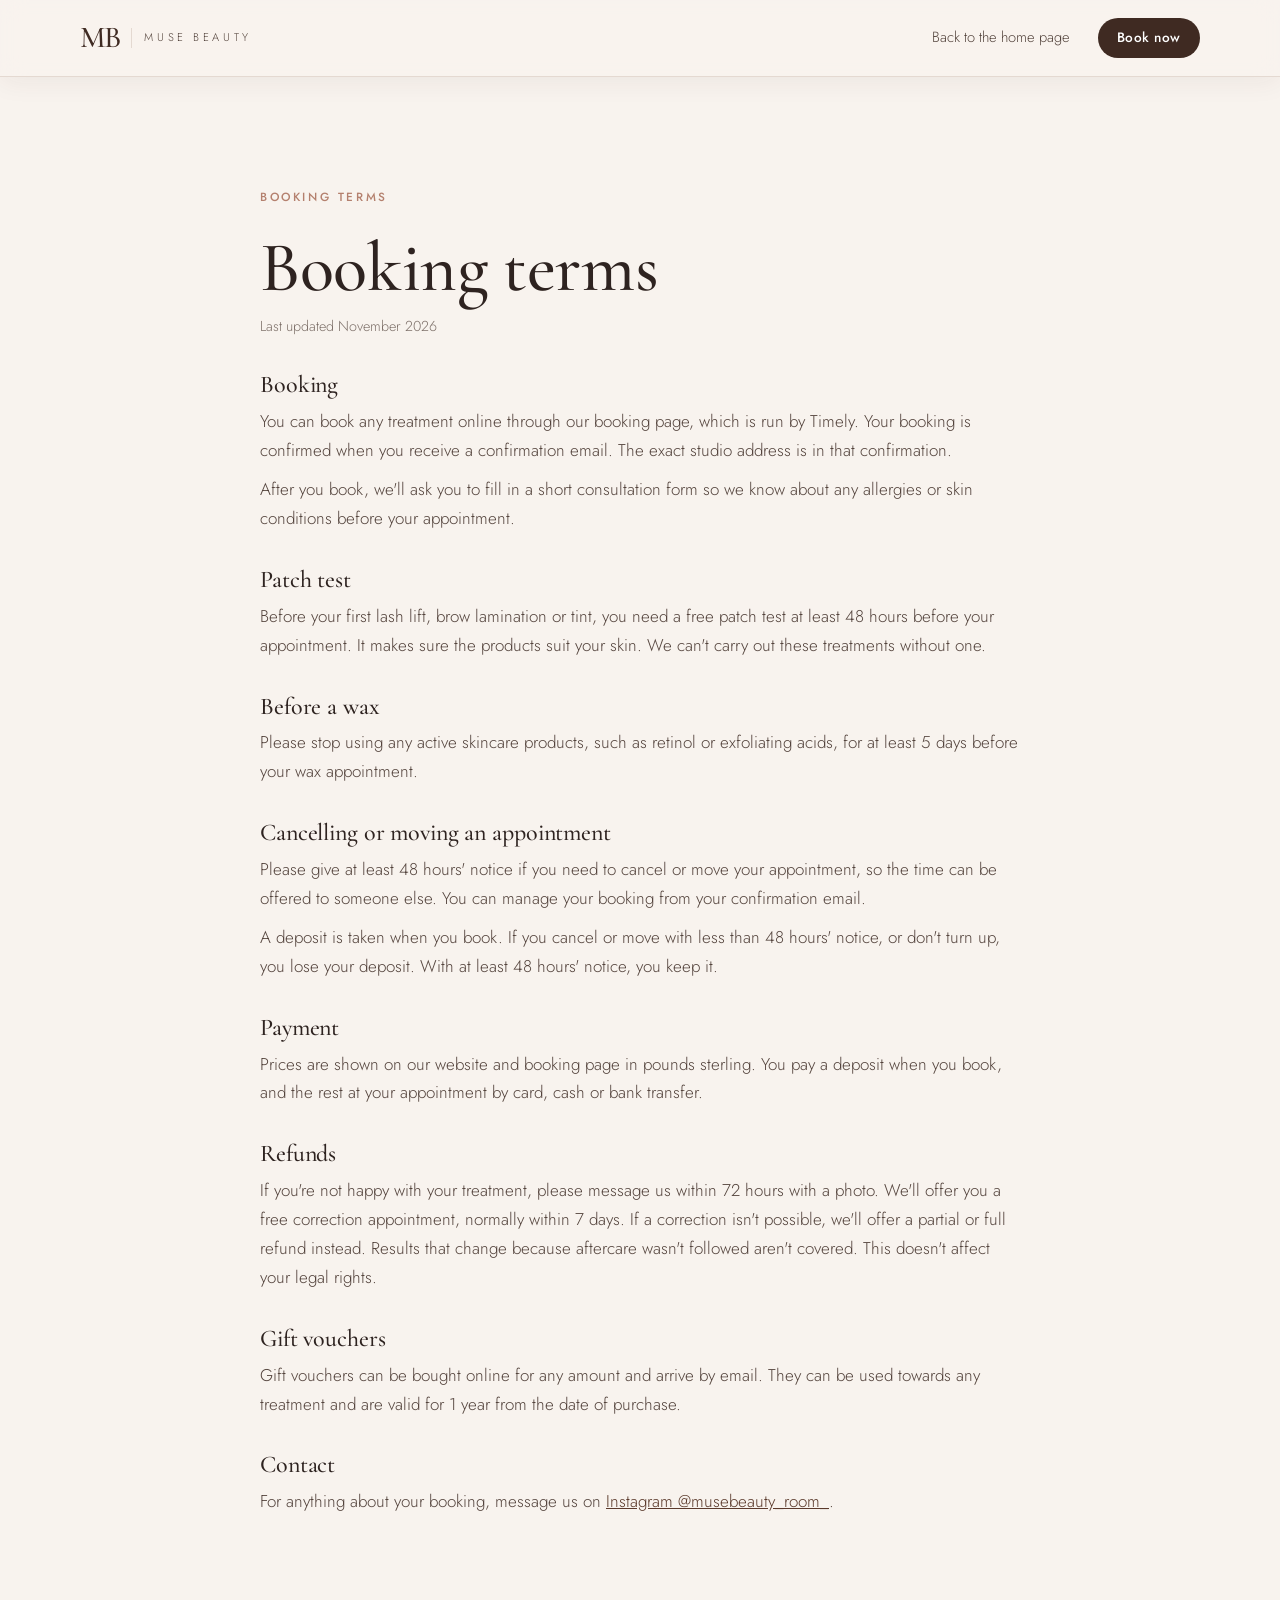
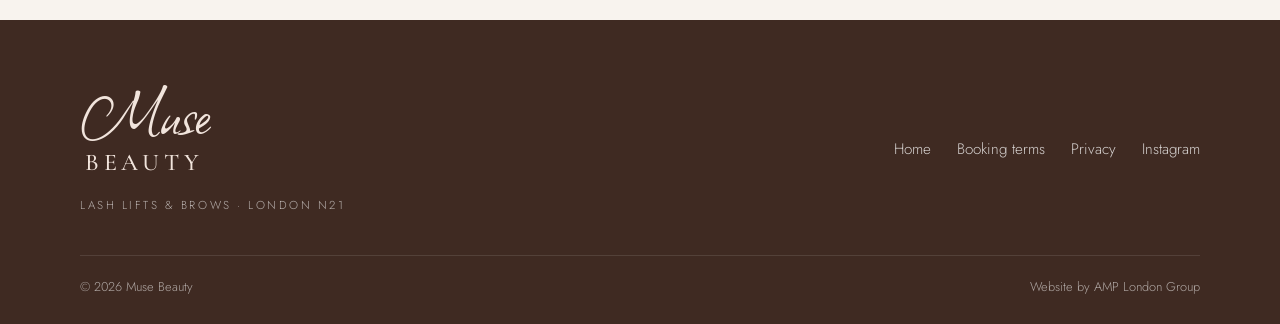
==== booking-terms.html @ 42c5d2c3 "Booking terms + privacy pages, Ileana's answers (deposit, payment, refunds, vouchers) Co-Authored-By" ====
<!doctype html>
<html lang="en-GB">
<head>
<meta charset="utf-8">
<meta name="viewport" content="width=device-width, initial-scale=1">
<title>Booking terms | Muse Beauty</title>
<meta name="description" content="Booking, patch test, cancellation and gift voucher terms for Muse Beauty, London N21.">
<meta name="robots" content="noindex, nofollow">
<meta name="theme-color" content="#F8F3EE">
<link rel="icon" href="assets/favicon.svg" type="image/svg+xml">
<link rel="preconnect" href="https://fonts.googleapis.com">
<link rel="preconnect" href="https://fonts.gstatic.com" crossorigin>
<link href="https://fonts.googleapis.com/css2?family=Allison&family=Cormorant+Garamond:ital,wght@0,500;0,600;1,500&family=Jost:wght@300;400;500&display=swap" rel="stylesheet">
<link rel="stylesheet" href="css/style.css">
</head>
<body class="legal-page">
<header class="site-header is-scrolled">
  <div class="wrap header-in">
    <a class="brand" href="index.html" aria-label="Muse Beauty, home">
      <span class="mono" aria-hidden="true">MB</span>
      <span class="brand-name">Muse Beauty</span>
    </a>
    <nav class="legal-nav" aria-label="Main"><a href="index.html">Back to the home page</a></nav>
    <a class="btn btn-dark btn-sm" href="https://bookings.gettimely.com/musebeauty1/bb/book" target="_blank" rel="noopener">Book now</a>
  </div>
</header>
<main class="section legal">
  <div class="wrap narrow">
    <span class="eyebrow">Booking terms</span>
    <h1>Booking terms</h1>
    <p class="updated">Last updated November 2026</p>

    <h2>Booking</h2>
    <p>You can book any treatment online through our booking page, which is run by Timely. Your booking is confirmed when you receive a confirmation email. The exact studio address is in that confirmation.</p>
    <p>After you book, we'll ask you to fill in a short consultation form so we know about any allergies or skin conditions before your appointment.</p>

    <h2>Patch test</h2>
    <p>Before your first lash lift, brow lamination or tint, you need a free patch test at least 48 hours before your appointment. It makes sure the products suit your skin. We can't carry out these treatments without one.</p>

    <h2>Before a wax</h2>
    <p>Please stop using any active skincare products, such as retinol or exfoliating acids, for at least 5 days before your wax appointment.</p>

    <h2>Cancelling or moving an appointment</h2>
    <p>Please give at least 48 hours' notice if you need to cancel or move your appointment, so the time can be offered to someone else. You can manage your booking from your confirmation email.</p>
    <p>A deposit is taken when you book. If you cancel or move with less than 48 hours' notice, or don't turn up, you lose your deposit. With at least 48 hours' notice, you keep it.</p>

    <h2>Payment</h2>
    <p>Prices are shown on our website and booking page in pounds sterling. You pay a deposit when you book, and the rest at your appointment by card, cash or bank transfer.</p>

    <h2>Refunds</h2>
    <p>If you're not happy with your treatment, please message us within 72 hours with a photo. We'll offer you a free correction appointment, normally within 7 days. If a correction isn't possible, we'll offer a partial or full refund instead. Results that change because aftercare wasn't followed aren't covered. This doesn't affect your legal rights.</p>

    <h2>Gift vouchers</h2>
    <p>Gift vouchers can be bought online for any amount and arrive by email. They can be used towards any treatment and are valid for 1 year from the date of purchase.</p>

    <h2>Contact</h2>
    <p>For anything about your booking, message us on <a href="https://www.instagram.com/musebeauty_room_" target="_blank" rel="noopener">Instagram @musebeauty_room_</a>.</p>
  </div>
</main>
<footer class="site-footer">
  <div class="wrap footer-in">
    <div class="f-brand">
      <span class="script f-script">Muse</span>
      <span class="serif-cap f-cap">Beauty</span>
      <span class="f-tag">Lash Lifts &amp; Brows · London N21</span>
    </div>
    <nav class="f-links" aria-label="Footer">
      <a href="index.html">Home</a>
      <a href="booking-terms.html">Booking terms</a>
      <a href="privacy.html">Privacy</a>
      <a href="https://www.instagram.com/musebeauty_room_" target="_blank" rel="noopener">Instagram</a>
    </nav>
  </div>
  <div class="wrap f-legal">
    <span>© 2026 Muse Beauty</span>
    <span>Website by AMP London Group</span>
  </div>
</footer>
</body>
</html>
---- css/style.css ----
/* Muse Beauty, draft (Oct 2026). Brand from her logo: greige panel, cocoa script, cream paper.
   Type: Allison (the "Muse" signature), Cormorant Garamond (the BEAUTY capitals), Jost (body).
   Motion: motion-kit/ (data-motion labels). Everything is visible without JS or with reduced motion. */

:root {
  --cream: #F8F3EE;
  --paper: #FFFDFB;
  --linen: #F1E9E2;
  --greige: #D3C8C0;
  --taupe: #A08E82;
  --mocha: #5B3A2C;
  --cocoa: #3F2A22;
  --ink: #2E2320;
  --body: #54443D;
  --blush: #F3E3DC;
  --rose: #B4806E;
  --line: #E4D9D1;

  --wash-a: rgba(211, 200, 192, 0.85);
  --wash-b: rgba(234, 205, 193, 0.55);
  --motion-ring: rgba(91, 58, 44, 0.35);

  --script: "Allison", "Brush Script MT", cursive;
  --serif: "Cormorant Garamond", "Iowan Old Style", Georgia, serif;
  --sans: "Jost", -apple-system, "Segoe UI", Roboto, sans-serif;

  --header-h: 76px;
  --radius: 18px;
  --shadow: 0 18px 50px rgba(63, 42, 34, 0.10);
}

* { margin: 0; padding: 0; box-sizing: border-box; }
html { scroll-behavior: smooth; scroll-padding-top: calc(var(--header-h) + 12px); }
@media (prefers-reduced-motion: reduce) { html { scroll-behavior: auto; } }
body { font-family: var(--sans); font-weight: 300; font-size: 1.0625rem; line-height: 1.7; color: var(--body); background: var(--cream); -webkit-font-smoothing: antialiased; }
img { max-width: 100%; display: block; }
a { color: inherit; }
b, strong { font-weight: 500; color: var(--ink); }

.wrap { width: min(1120px, 100% - 40px); margin-inline: auto; }
.wrap.narrow { width: min(760px, 100% - 40px); }
.center { text-align: center; }
.skip { position: absolute; left: -999px; top: 8px; background: var(--cocoa); color: #fff; padding: 8px 14px; border-radius: 8px; z-index: 100; }
.skip:focus { left: 12px; }
:focus-visible { outline: 2px solid var(--mocha); outline-offset: 3px; border-radius: 4px; }

h1, h2, h3 { font-family: var(--serif); font-weight: 500; color: var(--ink); line-height: 1.12; letter-spacing: -0.005em; }
h1 { font-size: clamp(2.6rem, 6vw, 4.4rem); }
h1 em, h2 em { font-style: italic; color: var(--mocha); }
h2 { font-size: clamp(2.1rem, 4vw, 3rem); }
h3 { font-size: 1.45rem; }

.eyebrow { display: inline-block; font-size: 0.74rem; font-weight: 500; letter-spacing: 0.22em; text-transform: uppercase; color: var(--rose); margin-bottom: 14px; }
.lede { font-size: 1.16rem; max-width: 34em; margin-top: 20px; }
.small { font-size: 0.85rem; opacity: 0.8; }

/* buttons */
.btn { display: inline-flex; align-items: center; justify-content: center; gap: 8px; min-height: 48px; padding: 0 26px; border-radius: 999px; font: 500 0.95rem/1 var(--sans); letter-spacing: 0.04em; text-decoration: none; border: 1px solid transparent; transition: background 0.25s ease, color 0.25s ease, border-color 0.25s ease, transform 0.25s ease; cursor: pointer; }
.btn-dark { background: var(--cocoa); color: #fff; }
.btn-dark:hover { background: var(--mocha); transform: translateY(-1px); }
.btn-line { border-color: var(--cocoa); color: var(--cocoa); background: transparent; }
.btn-line:hover { background: var(--cocoa); color: #fff; }
.btn-sm { min-height: 40px; padding: 0 18px; font-size: 0.85rem; }
.cta-row { display: flex; flex-wrap: wrap; gap: 12px; margin-top: 30px; }
.text-link { display: inline-flex; gap: 8px; margin-top: 18px; color: var(--mocha); font-weight: 500; text-decoration: none; border-bottom: 1px solid currentColor; padding-bottom: 2px; }

/* header */
.site-header { position: sticky; top: 0; z-index: 50; background: rgba(248, 243, 238, 0.86); backdrop-filter: saturate(140%) blur(12px); -webkit-backdrop-filter: saturate(140%) blur(12px); border-bottom: 1px solid transparent; transition: border-color 0.3s ease, box-shadow 0.3s ease; }
.site-header.is-scrolled { border-bottom-color: var(--line); box-shadow: 0 6px 24px rgba(63, 42, 34, 0.06); }
.header-in { height: var(--header-h); display: flex; align-items: center; gap: 28px; }
.brand { display: flex; align-items: center; gap: 12px; text-decoration: none; margin-right: auto; }
.mono { font-family: var(--serif); font-weight: 500; font-size: 1.9rem; letter-spacing: -0.06em; color: var(--cocoa); line-height: 1; }
.brand-name { font-size: 0.7rem; letter-spacing: 0.32em; text-transform: uppercase; color: var(--body); padding-left: 12px; border-left: 1px solid var(--line); }
.nav { display: flex; gap: 26px; }
.nav a { text-decoration: none; font-size: 0.92rem; color: var(--body); position: relative; padding: 6px 0; }
.nav a::after { content: ""; position: absolute; left: 0; right: 0; bottom: 0; height: 1px; background: var(--mocha); transform: scaleX(0); transform-origin: left; transition: transform 0.3s ease; }
.nav a:hover::after { transform: scaleX(1); }
.nav-toggle { display: none; width: 44px; height: 44px; border: 1px solid var(--line); border-radius: 50%; background: transparent; position: relative; cursor: pointer; }
.nav-toggle span { position: absolute; left: 13px; right: 13px; height: 1.5px; background: var(--cocoa); transition: transform 0.3s ease, top 0.3s ease; }
.nav-toggle span:first-child { top: 18px; } .nav-toggle span:last-child { top: 25px; }
.nav-toggle[aria-expanded="true"] span:first-child { top: 21px; transform: rotate(45deg); }
.nav-toggle[aria-expanded="true"] span:last-child { top: 21px; transform: rotate(-45deg); }

/* hero */
.hero { position: relative; overflow: hidden; background: radial-gradient(800px 480px at 85% 0%, #EADFD7 0%, transparent 65%), linear-gradient(180deg, var(--cream), var(--linen)); }
.hero-in { position: relative; z-index: 2; display: grid; grid-template-columns: 1.15fr 0.85fr; gap: 64px; align-items: center; padding-block: 84px 96px; }
.hero h1 { max-width: 12em; }
.hero-note { display: flex; align-items: center; gap: 10px; margin-top: 22px; font-size: 0.92rem; }
.hero-note .dot { width: 8px; height: 8px; border-radius: 50%; background: var(--rose); flex-shrink: 0; }

.hero-card { aspect-ratio: 4 / 5; border-radius: 220px 220px var(--radius) var(--radius); background: linear-gradient(160deg, #E6DCD5 0%, var(--greige) 100%); box-shadow: var(--shadow); padding: 18px; }
.card-inner { height: 100%; border-radius: 210px 210px 12px 12px; border: 1px solid rgba(255, 255, 255, 0.55); display: flex; flex-direction: column; align-items: center; justify-content: center; text-align: center; color: var(--mocha); padding: 24px; }
.card-eyebrow { font-size: 0.72rem; letter-spacing: 0.28em; text-transform: uppercase; color: var(--cocoa); margin-bottom: 10px; }
.script { font-family: var(--script); font-size: clamp(5rem, 9vw, 7.4rem); line-height: 0.8; color: var(--mocha); }
.serif-cap { font-family: var(--serif); font-weight: 500; font-size: clamp(1.9rem, 3.4vw, 2.6rem); letter-spacing: 0.2em; text-transform: uppercase; color: var(--mocha); margin-top: 6px; padding-left: 0.2em; }
.lash { width: 72%; max-width: 230px; margin-top: 30px; color: var(--mocha); opacity: 0.85; }

/* sections */
.section { padding-block: 104px; }
.section.linen { background: var(--linen); }
.section.blush { background: var(--blush); }
.section-head { margin-bottom: 52px; max-width: 640px; }
.section-head.center { margin-inline: auto; text-align: center; }
.section-head .sub { margin-top: 12px; }

/* treatment menu */
.menu-grid { display: grid; grid-template-columns: 1fr 1fr; gap: 28px; }
.menu-col { background: var(--paper); border: 1px solid var(--line); border-radius: var(--radius); padding: 36px 36px 22px; }
.menu-title { margin-bottom: 6px; }
.script-sm { font-family: var(--script); font-weight: 400; font-size: 3.6rem; line-height: 1; color: var(--mocha); }
.menu { list-style: none; }
.menu li { display: grid; grid-template-columns: 1fr auto; column-gap: 18px; align-items: center; padding: 20px 0; border-top: 1px solid var(--line); }
.menu li:first-child { border-top: none; }
.m-main { display: flex; flex-wrap: wrap; align-items: baseline; justify-content: space-between; gap: 4px 14px; }
.m-name { font-family: var(--serif); font-size: 1.32rem; font-weight: 600; color: var(--ink); }
.m-meta { font-size: 0.9rem; white-space: nowrap; }
.m-meta b { font-size: 1.02rem; }
.m-desc { grid-column: 1; font-size: 0.93rem; margin-top: 4px; }
.m-book { grid-column: 2; grid-row: 1 / span 2; align-self: center; display: inline-flex; align-items: center; min-height: 40px; padding: 0 18px; border-radius: 999px; border: 1px solid var(--cocoa); color: var(--cocoa); text-decoration: none; font-weight: 500; font-size: 0.85rem; letter-spacing: 0.05em; transition: background 0.25s ease, color 0.25s ease; }
.m-book:hover { background: var(--cocoa); color: #fff; }

.extras { display: grid; grid-template-columns: 1fr 1fr; gap: 20px; margin-top: 28px; }
.extra { display: flex; flex-direction: column; gap: 6px; padding: 26px 30px; border-radius: var(--radius); background: var(--blush); text-decoration: none; transition: transform 0.3s ease, box-shadow 0.3s ease; }
.extra:hover { transform: translateY(-3px); box-shadow: var(--shadow); }
.x-tag { font-size: 0.72rem; letter-spacing: 0.2em; text-transform: uppercase; color: var(--rose); font-weight: 500; }
.x-name { font-family: var(--serif); font-size: 1.6rem; font-weight: 600; color: var(--ink); }
.x-desc { font-size: 0.95rem; }
.x-cta { margin-top: 6px; font-weight: 500; color: var(--mocha); }

/* first visit steps */
.steps { list-style: none; display: grid; grid-template-columns: repeat(3, 1fr); gap: 24px; counter-reset: s; }
.steps li { background: var(--paper); border-radius: var(--radius); padding: 34px 30px; border: 1px solid var(--line); transition: opacity 0.6s ease; }
.steps .n { display: grid; place-items: center; width: 46px; height: 46px; border-radius: 50%; background: var(--cocoa); color: #fff; font-family: var(--serif); font-size: 1.35rem; margin-bottom: 18px; }
.steps h3 { margin-bottom: 8px; }
.steps p { font-size: 0.97rem; }
html.amp-motion .steps > :not(.is-lit) { opacity: 0.45; }

/* about */
.about-in { display: grid; grid-template-columns: 0.8fr 1.2fr; gap: 72px; align-items: center; }
.about-photo { aspect-ratio: 4 / 5; border-radius: var(--radius); background: linear-gradient(160deg, var(--linen), var(--greige)); display: flex; flex-direction: column; align-items: center; justify-content: center; gap: 10px; color: var(--mocha); }
.ph-mono { font-family: var(--serif); font-size: 4.4rem; letter-spacing: -0.06em; line-height: 1; opacity: 0.7; }
.ph-note { font-size: 0.78rem; letter-spacing: 0.2em; text-transform: uppercase; opacity: 0.7; }
.about-copy p + p { margin-top: 14px; }
.about-copy h2 { margin-bottom: 18px; }
.sign { font-family: var(--script); font-size: 3.4rem; line-height: 1; color: var(--mocha); margin-top: 16px !important; }

/* gallery (placeholders until her photos are supplied) */
.gallery { display: grid; grid-template-columns: repeat(3, 1fr); gap: 16px; }
.g-tile { aspect-ratio: 1; border-radius: 14px; background: linear-gradient(150deg, #FBF4F0, var(--greige)); display: flex; align-items: flex-end; padding: 16px; }
.g-tile span { font-size: 0.74rem; letter-spacing: 0.16em; text-transform: uppercase; color: var(--cocoa); background: rgba(255, 253, 251, 0.85); padding: 6px 12px; border-radius: 999px; }
.gallery-link { margin-top: 34px; }

/* faq */
.faq details { border-top: 1px solid var(--line); }
.faq details:last-child { border-bottom: 1px solid var(--line); }
.faq summary { list-style: none; cursor: pointer; padding: 22px 44px 22px 0; position: relative; font-family: var(--serif); font-size: 1.32rem; font-weight: 600; color: var(--ink); }
.faq summary::-webkit-details-marker { display: none; }
.faq summary::after { content: ""; position: absolute; right: 6px; top: 50%; width: 12px; height: 12px; border-right: 1.5px solid var(--mocha); border-bottom: 1.5px solid var(--mocha); transform: translateY(-70%) rotate(45deg); transition: transform 0.3s ease; }
.faq details[open] summary::after { transform: translateY(-30%) rotate(225deg); }
.faq details > p, .faq details > ul { padding: 0 0 22px; }
.faq ul { padding-left: 20px !important; }
.faq li + li { margin-top: 6px; }

/* visit */
.visit-in { display: grid; grid-template-columns: 1.1fr 0.9fr; gap: 64px; align-items: start; }
.visit-in h2 { margin-bottom: 16px; }
.hours { background: var(--paper); border: 1px solid var(--line); border-radius: var(--radius); padding: 32px 34px; }
.hours h3 { margin-bottom: 14px; }
.hours ul { list-style: none; }
.hours li { display: flex; justify-content: space-between; padding: 9px 0; border-top: 1px solid var(--line); font-size: 0.97rem; }
.hours li:first-child { border-top: none; }
.hours li.closed { opacity: 0.6; }
.hours .small { margin-top: 12px; }

/* footer */
.site-footer { background: var(--cocoa); color: rgba(255, 255, 255, 0.78); padding-top: 64px; }
.footer-in { display: flex; justify-content: space-between; align-items: center; gap: 32px; flex-wrap: wrap; padding-bottom: 40px; }
.f-brand { display: flex; flex-direction: column; align-items: flex-start; }
.f-script { color: #F1E4DC; font-size: 4.6rem; }
.f-cap { color: #F1E4DC; font-size: 1.5rem; margin-top: 0; }
.f-tag { font-size: 0.72rem; letter-spacing: 0.22em; text-transform: uppercase; margin-top: 12px; opacity: 0.8; }
.f-links { display: flex; flex-wrap: wrap; gap: 10px 26px; }
.f-links a { text-decoration: none; font-size: 0.95rem; }
.f-links a:hover { color: #fff; }
.f-legal { display: flex; justify-content: space-between; flex-wrap: wrap; gap: 10px; border-top: 1px solid rgba(255, 255, 255, 0.14); padding-block: 20px 26px; font-size: 0.8rem; opacity: 0.75; }

/* mobile booking bar */
.book-bar { display: none; }

@media (max-width: 960px) {
  .nav { display: none; position: absolute; top: var(--header-h); left: 0; right: 0; flex-direction: column; gap: 0; background: var(--cream); border-bottom: 1px solid var(--line); padding: 8px 20px 18px; box-shadow: 0 16px 30px rgba(63, 42, 34, 0.08); }
  .nav.is-open { display: flex; }
  .nav a { padding: 14px 0; font-size: 1.05rem; border-bottom: 1px solid var(--line); }
  .nav a::after { display: none; }
  .nav-toggle { display: block; }
  .header-in > .btn { display: none; }
  .hero-in { grid-template-columns: 1fr; gap: 44px; padding-block: 52px 70px; }
  .hero-card { max-width: 360px; width: 100%; margin-inline: auto; }
  .menu-grid, .extras, .steps, .about-in, .visit-in { grid-template-columns: 1fr; }
  .about-in { gap: 40px; } .about-photo { max-width: 420px; }
  .visit-in { gap: 36px; }
  .gallery { grid-template-columns: repeat(2, 1fr); }
  .section { padding-block: 76px; }
  .book-bar { display: block; position: fixed; left: 0; right: 0; bottom: 0; z-index: 40; padding: 10px 16px calc(10px + env(safe-area-inset-bottom)); background: rgba(248, 243, 238, 0.94); backdrop-filter: blur(10px); -webkit-backdrop-filter: blur(10px); border-top: 1px solid var(--line); }
  .book-bar .btn { width: 100%; }
  body { padding-bottom: 76px; }
}
@media (max-width: 560px) {
  :root { --header-h: 66px; }
  .brand-name { display: none; }
  .menu-col { padding: 26px 22px 14px; }
  .menu li { grid-template-columns: 1fr; }
  .m-book { grid-column: 1; grid-row: auto; justify-self: start; margin-top: 12px; }
  .script-sm { font-size: 3.1rem; }
  .hours { padding: 26px 22px; }
}

/* Gift vouchers (added 14 Nov 2026) */
.voucher-in { display: grid; grid-template-columns: 1.1fr 0.9fr; gap: 64px; align-items: center; }
.voucher-copy h2 { margin-bottom: 16px; }
.voucher-copy p { margin-bottom: 28px; max-width: 46ch; }
.voucher-card { aspect-ratio: 1.6; border-radius: var(--radius); background: linear-gradient(135deg, var(--greige), var(--blush)); box-shadow: var(--shadow); display: flex; flex-direction: column; align-items: center; justify-content: center; gap: 4px; color: var(--cocoa); position: relative; }
.voucher-card::before { content: ""; position: absolute; inset: 12px; border: 1px solid rgba(63, 42, 34, 0.25); border-radius: calc(var(--radius) - 8px); }
.v-script { font-family: var(--script); font-size: 4.2rem; line-height: 0.8; }
.v-cap { font-family: var(--serif); letter-spacing: 0.45em; font-size: 0.95rem; margin-right: -0.45em; }
.v-rule { width: 56px; height: 1px; background: var(--mocha); margin: 14px 0 10px; opacity: 0.6; }
.v-label { font-size: 0.85rem; letter-spacing: 0.08em; }
.v-amount { font-family: var(--serif); font-size: 1.5rem; font-weight: 600; }
@media (max-width: 960px) { .voucher-in { grid-template-columns: 1fr; gap: 36px; } .voucher-card { max-width: 420px; } }

/* Legal pages (added 14 Nov 2026) */
.legal-page .site-header { position: sticky; top: 0; }
.legal-nav { margin-left: auto; font-size: 0.92rem; }
.legal-nav a { text-decoration: none; }
.legal-nav a:hover { text-decoration: underline; }
.legal h1 { margin: 8px 0 6px; }
.legal h2 { font-size: 1.5rem; margin: 34px 0 8px; }
.legal p + p { margin-top: 10px; }
.legal .updated { font-size: 0.9rem; opacity: 0.75; }
.legal a { color: var(--mocha); }
.tbc { background: #FFE9A8; color: var(--ink); padding: 1px 6px; border-radius: 4px; font-size: 0.85em; font-weight: 500; }
@media (max-width: 960px) { .legal-nav { display: none; } }
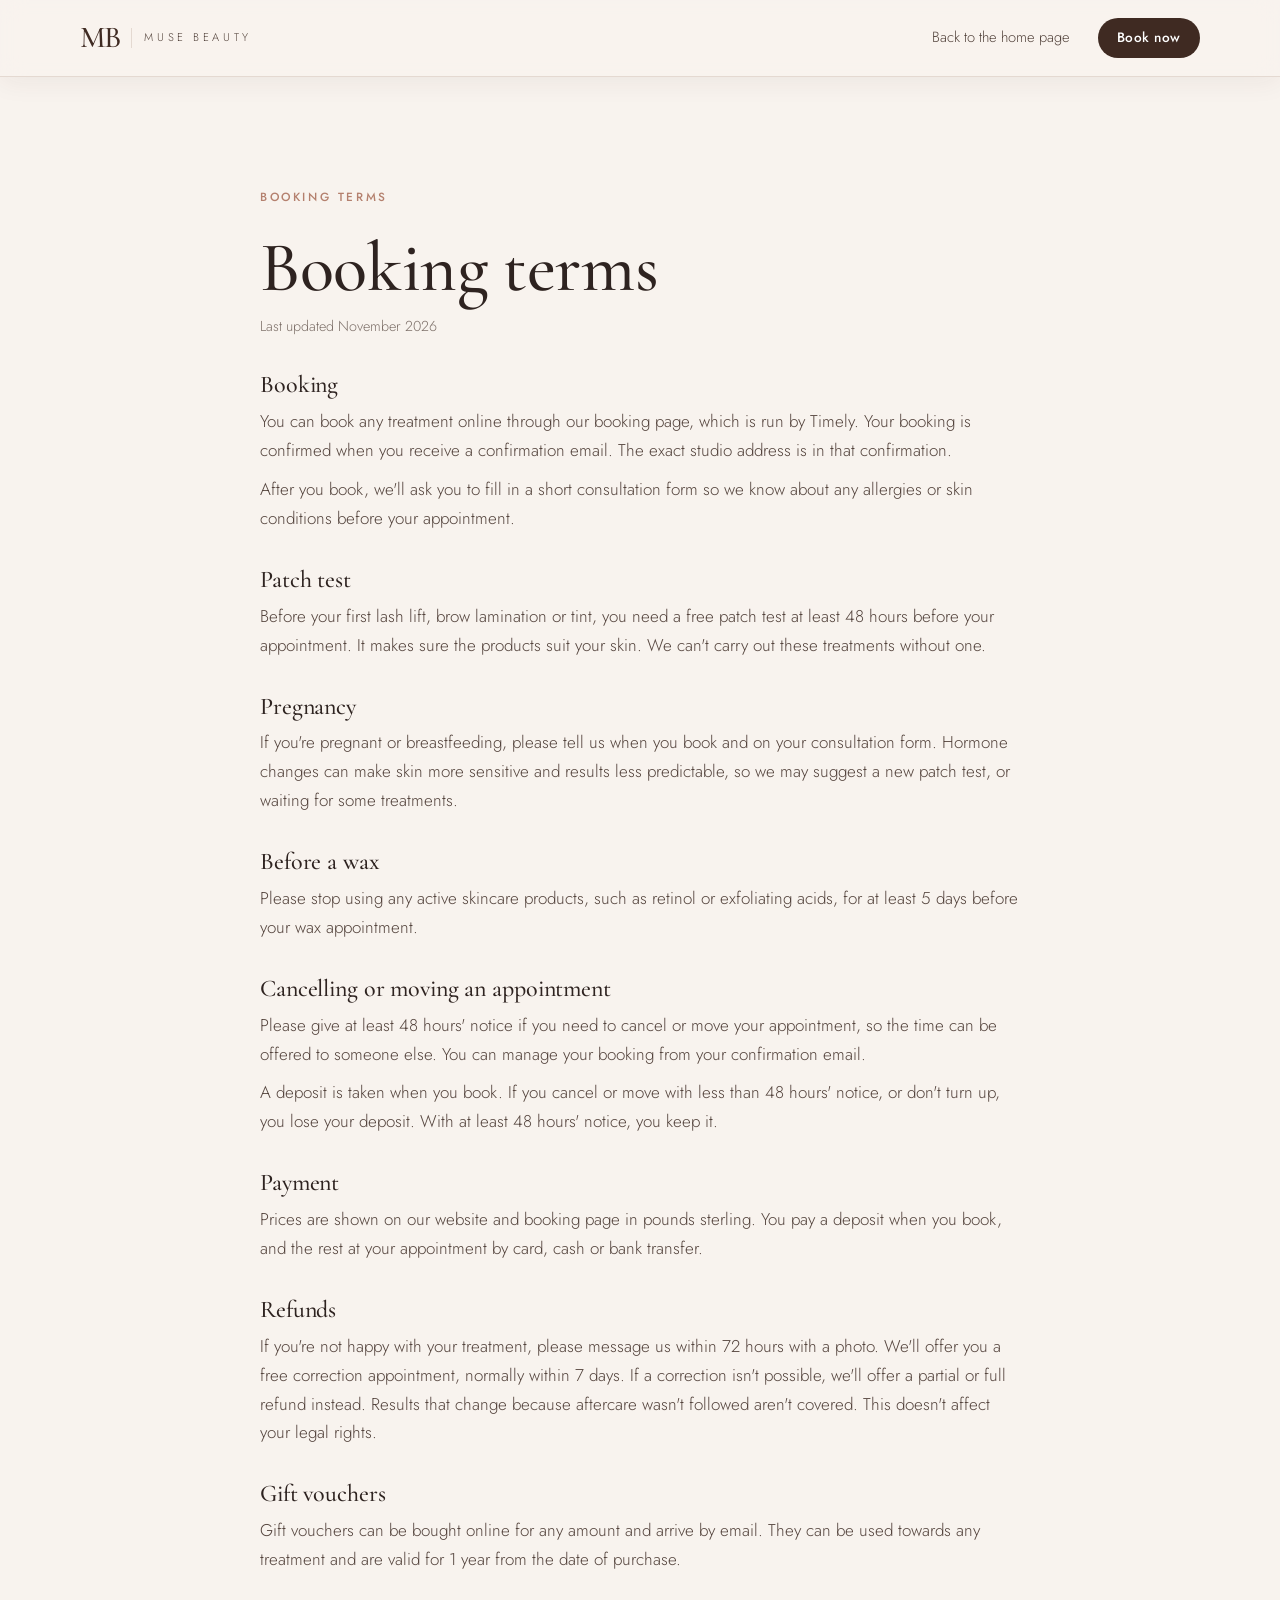
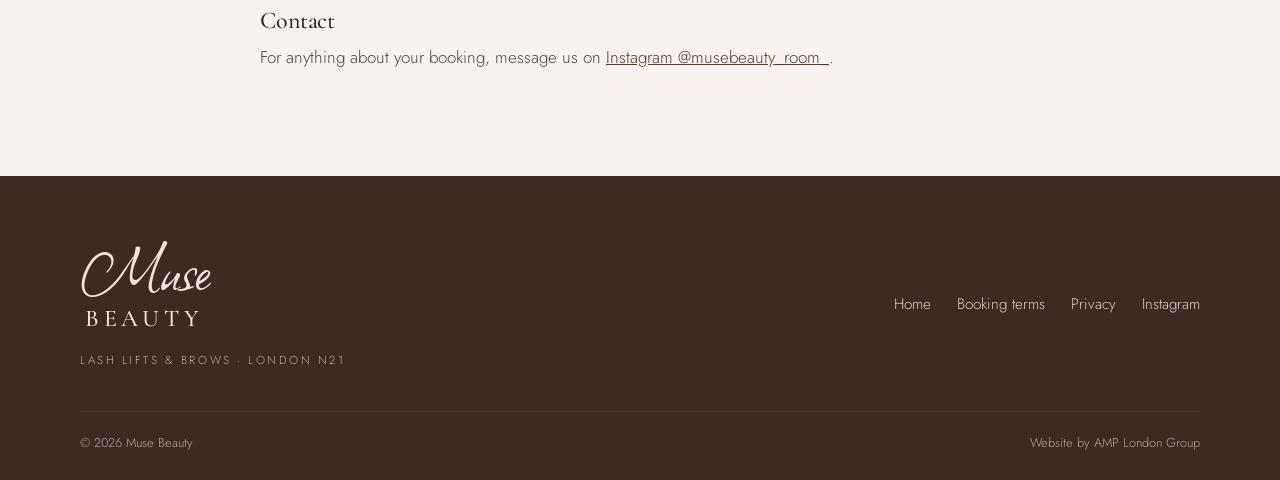
==== commit d318e851: "Pregnancy note, photo consent, birthday offers in privacy Co-Authored-By: Claude Opus 5.5 <noreply@a" ====
--- a/booking-terms.html
+++ b/booking-terms.html
@@ -36,6 +36,9 @@
 
     <h2>Patch test</h2>
     <p>Before your first lash lift, brow lamination or tint, you need a free patch test at least 48 hours before your appointment. It makes sure the products suit your skin. We can't carry out these treatments without one.</p>
+
+    <h2>Pregnancy</h2>
+    <p>If you're pregnant or breastfeeding, please tell us when you book and on your consultation form. Hormone changes can make skin more sensitive and results less predictable, so we may suggest a new patch test, or waiting for some treatments.</p>
 
     <h2>Before a wax</h2>
     <p>Please stop using any active skincare products, such as retinol or exfoliating acids, for at least 5 days before your wax appointment.</p>
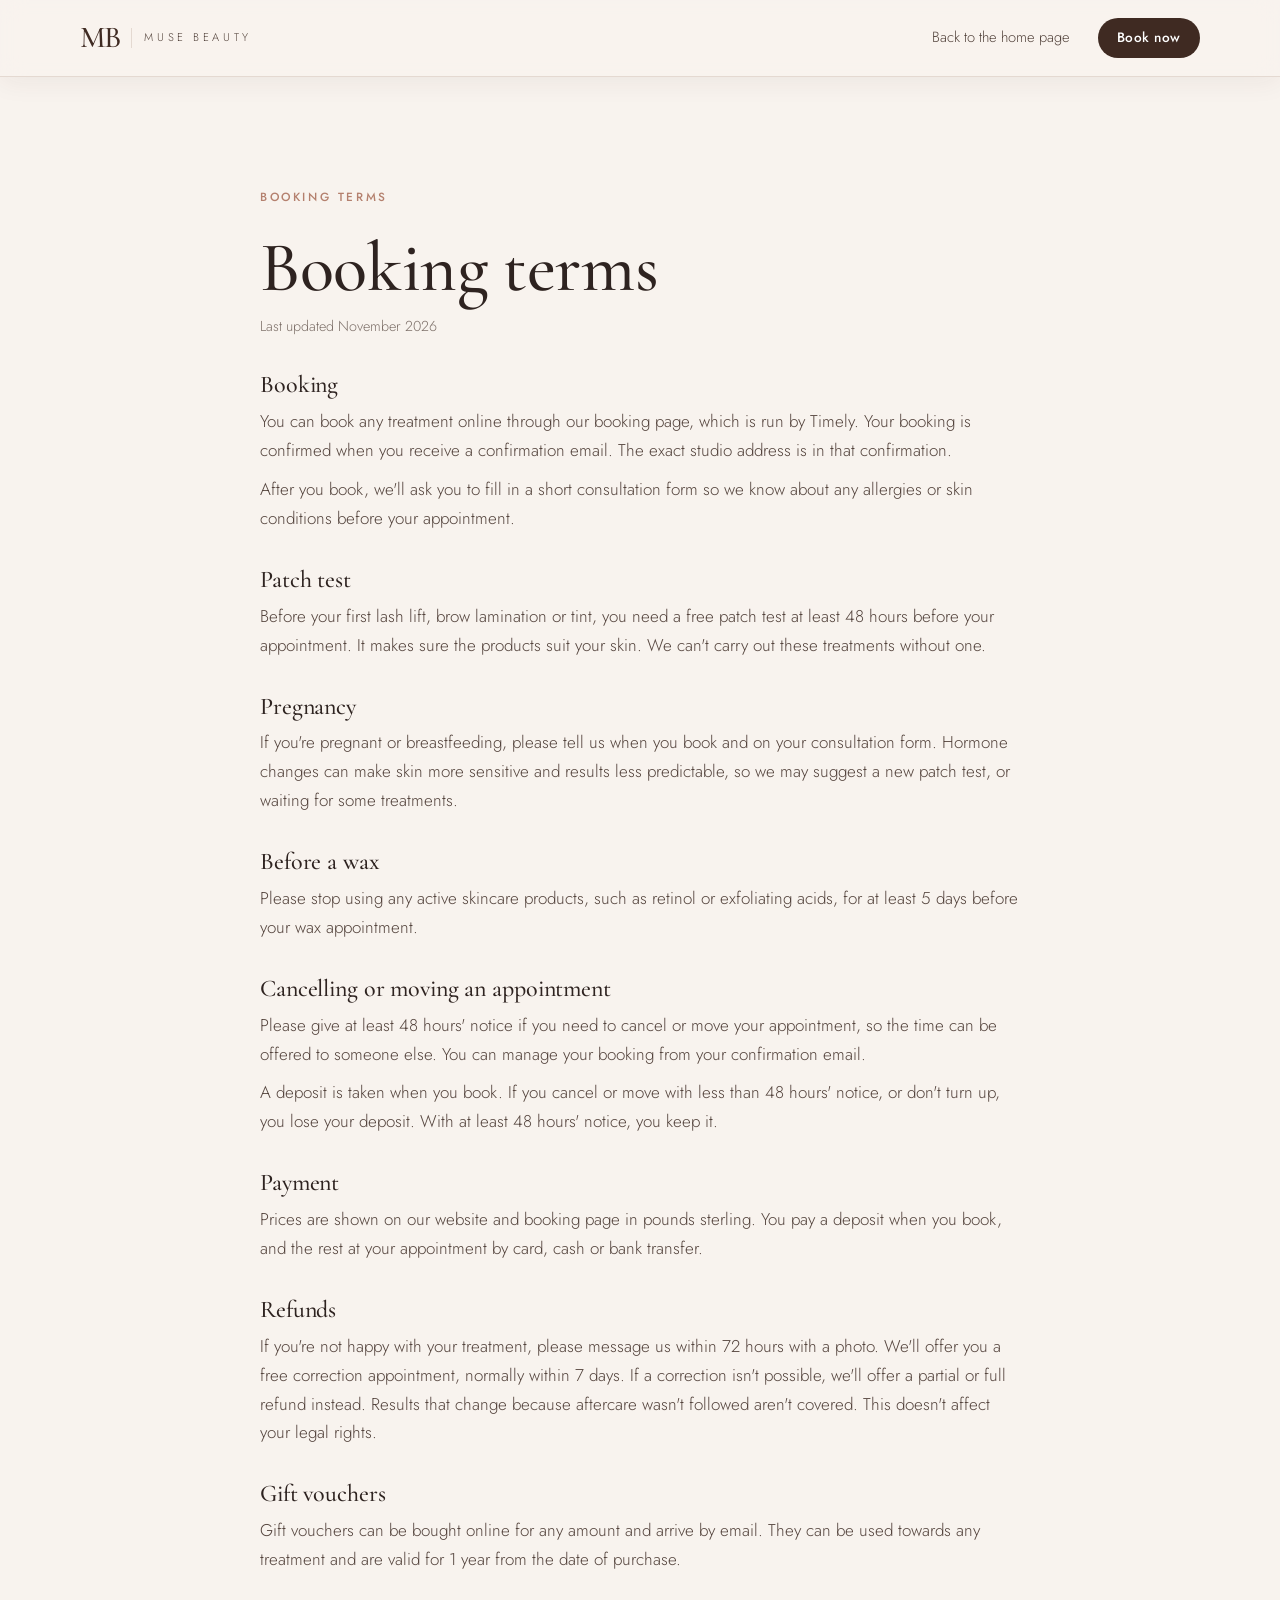
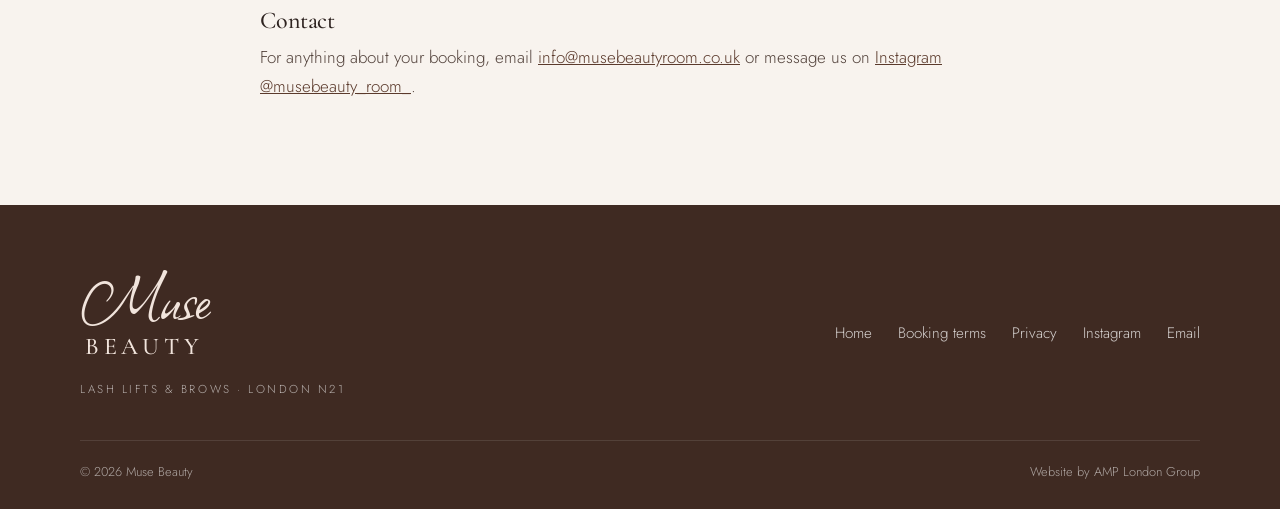
==== commit 10b9e9a1: "Add contact email Co-Authored-By: Claude Opus 5.5 <noreply@anthropic.com>" ====
--- a/booking-terms.html
+++ b/booking-terms.html
@@ -57,7 +57,7 @@
     <p>Gift vouchers can be bought online for any amount and arrive by email. They can be used towards any treatment and are valid for 1 year from the date of purchase.</p>
 
     <h2>Contact</h2>
-    <p>For anything about your booking, message us on <a href="https://www.instagram.com/musebeauty_room_" target="_blank" rel="noopener">Instagram @musebeauty_room_</a>.</p>
+    <p>For anything about your booking, email <a href="mailto:info@musebeautyroom.co.uk">info@musebeautyroom.co.uk</a> or message us on <a href="https://www.instagram.com/musebeauty_room_" target="_blank" rel="noopener">Instagram @musebeauty_room_</a>.</p>
   </div>
 </main>
 <footer class="site-footer">
@@ -72,6 +72,7 @@
       <a href="booking-terms.html">Booking terms</a>
       <a href="privacy.html">Privacy</a>
       <a href="https://www.instagram.com/musebeauty_room_" target="_blank" rel="noopener">Instagram</a>
+      <a href="mailto:info@musebeautyroom.co.uk">Email</a>
     </nav>
   </div>
   <div class="wrap f-legal">
--- a/css/style.css
+++ b/css/style.css
@@ -240,3 +240,5 @@
 .legal a { color: var(--mocha); }
 .tbc { background: #FFE9A8; color: var(--ink); padding: 1px 6px; border-radius: 4px; font-size: 0.85em; font-weight: 500; }
 @media (max-width: 960px) { .legal-nav { display: none; } }
+.contact-line { margin-top: 18px; font-size: 0.97rem; }
+.contact-line a { color: var(--mocha); }
